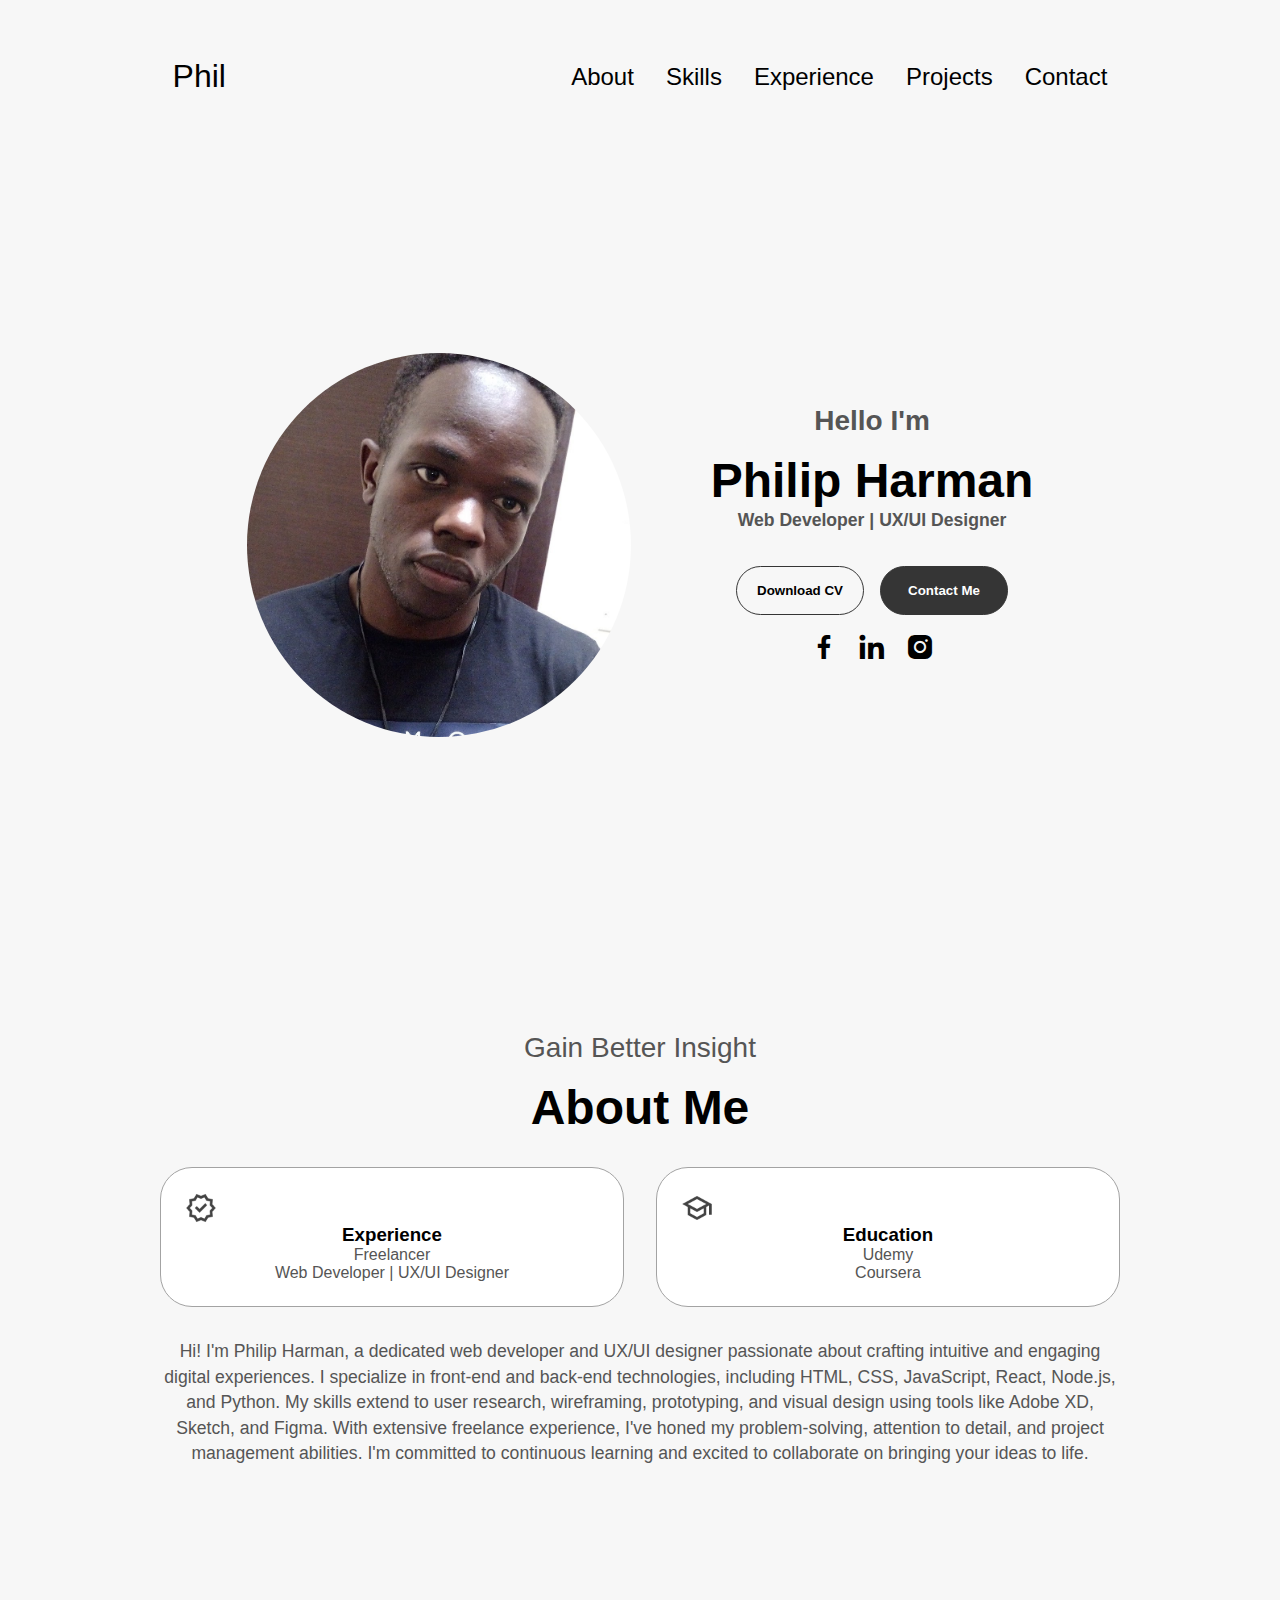
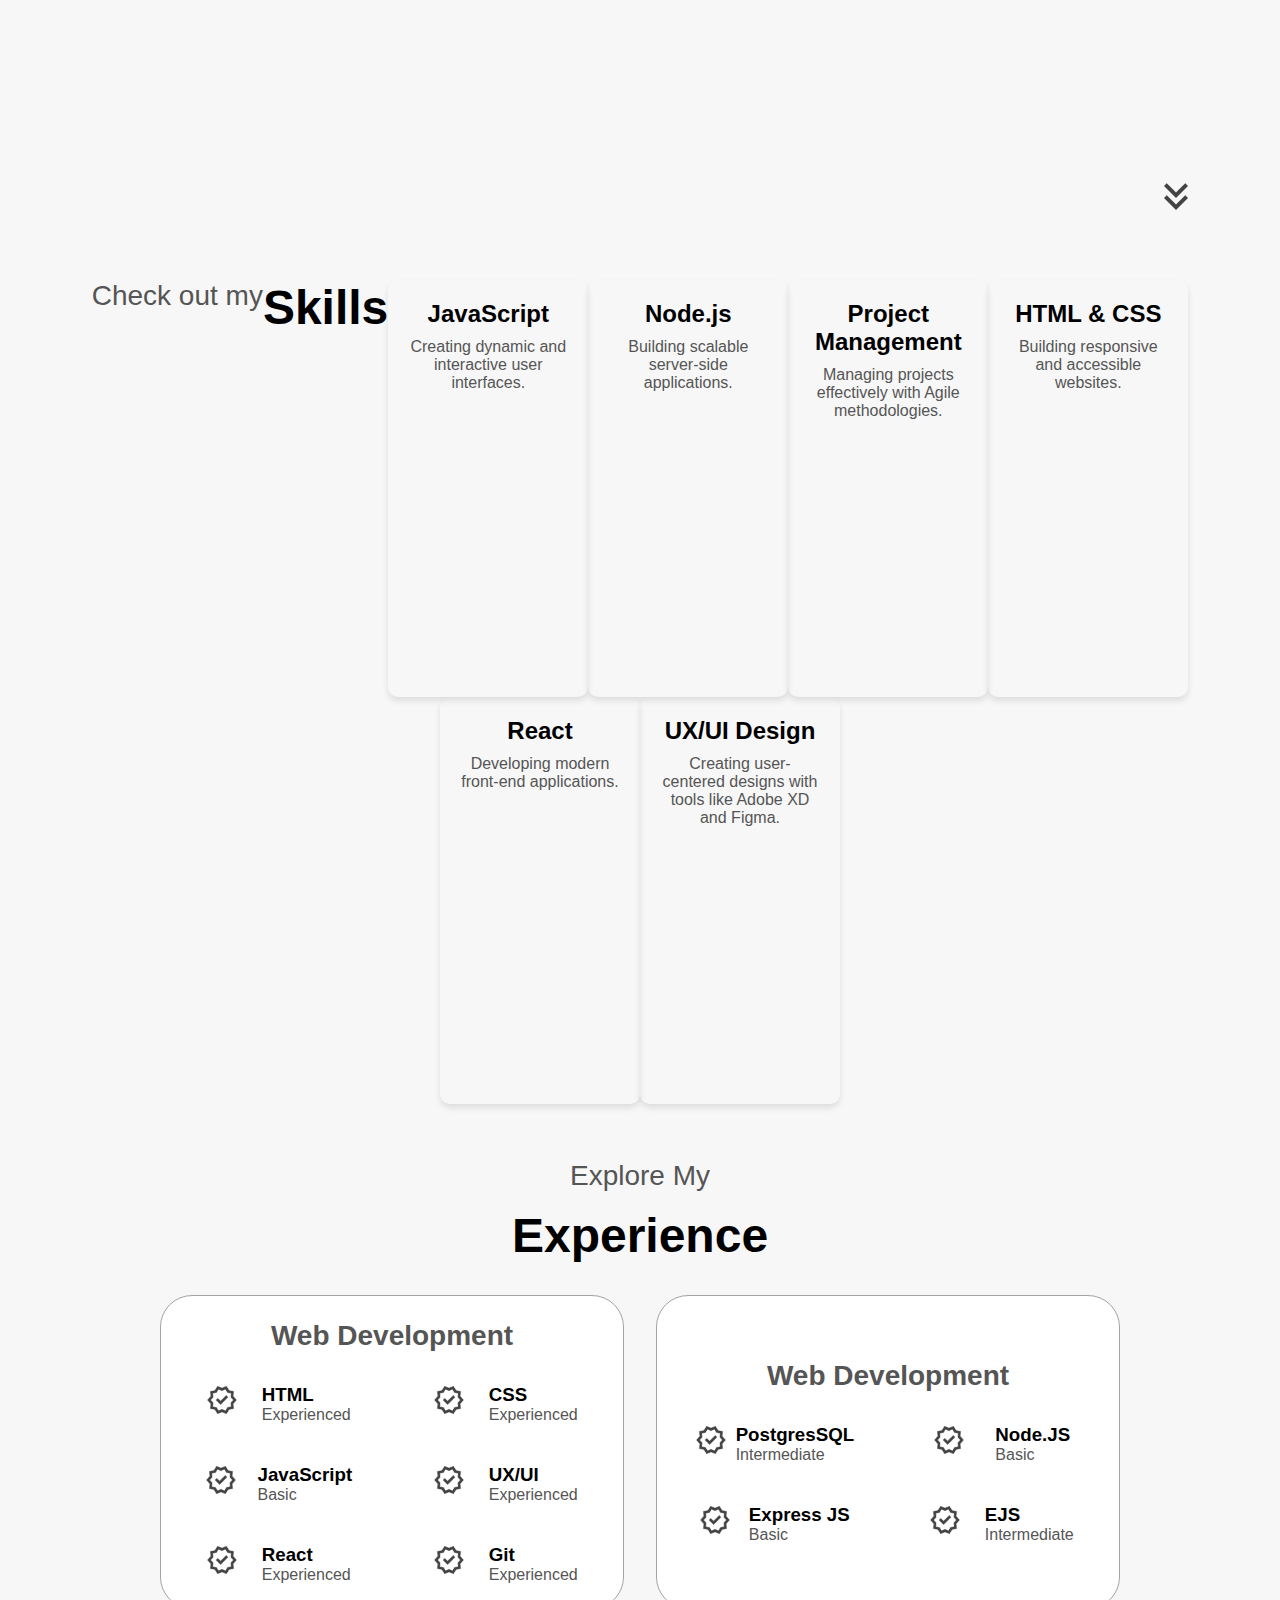
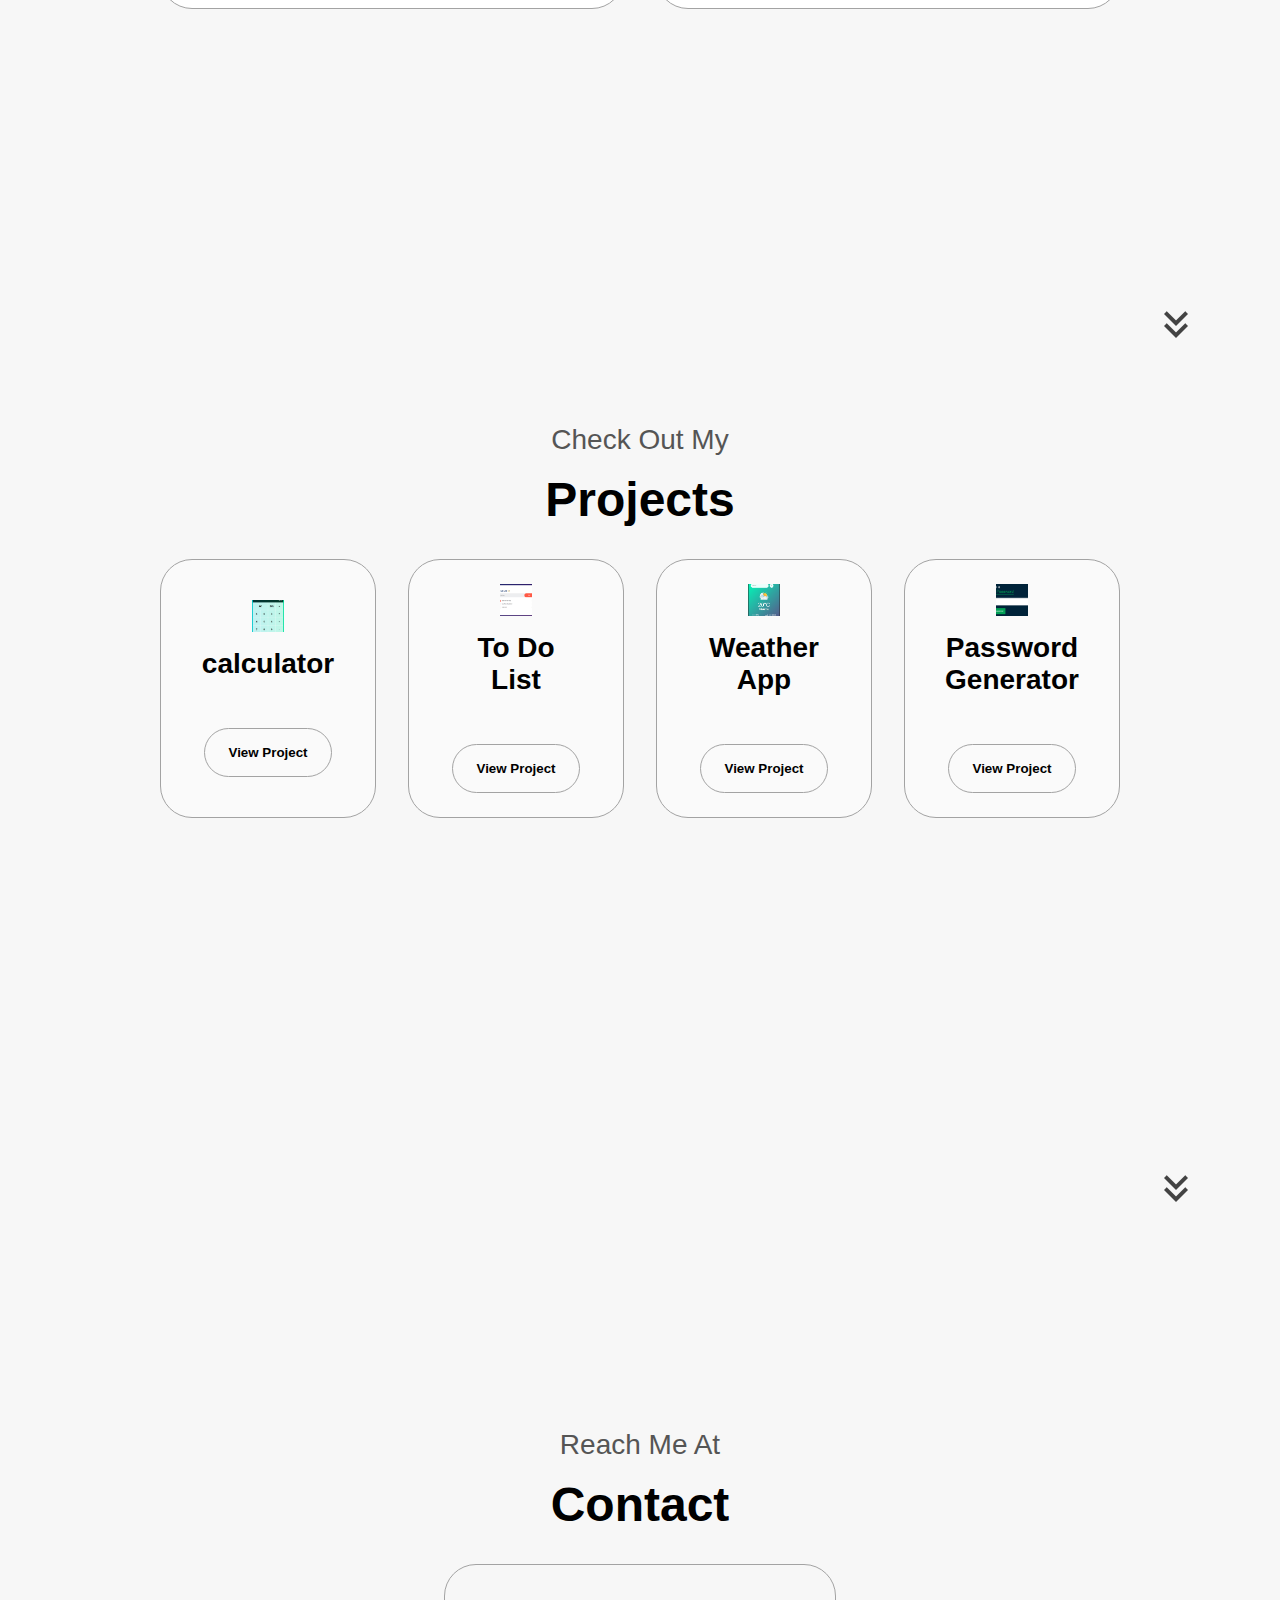
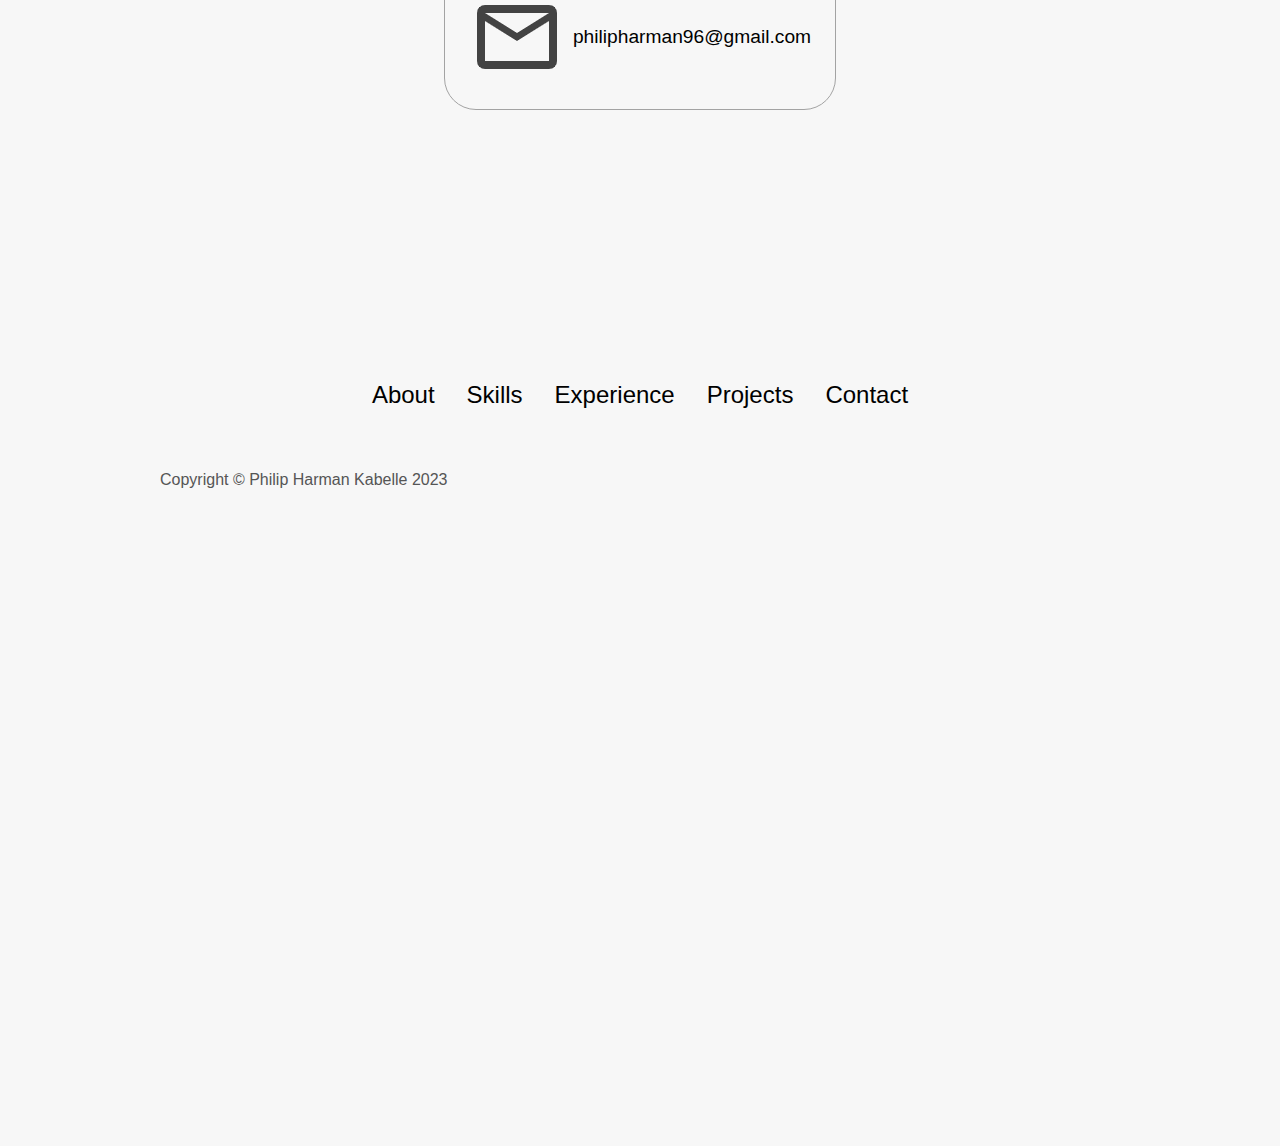
==== index.html @ 074a3a44 "My portfolio" ====
<!DOCTYPE html>
<html lang="en">
<head>
    <meta charset="UTF-8">
    <meta name="viewport" content="width=device-width, initial-scale=1.0">
    <title>Phil Portfolio</title>
    <link rel="stylesheet" href="style.css">
    <link rel="stylesheet" href="media qaery.css">
    <link href='https://unpkg.com/boxicons@2.1.4/css/boxicons.min.css' rel='stylesheet'>
</head>
<body>
    <nav id="desktop-nav">
        <div class="logo">Phil</div>
        <div>
            <ul class="nav-links">
                <li><a href="#about">About</a></li>
                <li><a href="#skills">Skills</a></li>
                <li><a href="#experience">Experience</a></li>
                <li><a href="#projects">Projects</a></li>
                <li><a href="#contact">Contact</a></li>
            </ul>
        </div>
    </nav>

    <nav id="mobile-nav">
        <div class="logo">Phil</div>
        <div class="hamburger-menu">
            <div class="mobile-nav-icon" onclick="toggleMenu()">
             <span></span>   
             <span></span>   
             <span></span>   
            </div>
        </div>
        <div class="mobile-menu">
                <li><a href="#about" onclick="toggleMenu()">About</a></li>
                <li><a href="#skills" onclick="toggleMenu()">Skills</a></li>
                <li><a href="#experience" onclick="toggleMenu()">Experience</a></li>
                <li><a href="#projects" onclick="toggleMenu()">Projects</a></li>
                <li><a href="#contact" onclick="toggleMenu()">Contact</a></li>
        </div>
    </nav>

    <section id="profile">
        <div class="pic_container">
            <img src="./Assets/IMAG0130 (2).jpg" alt="about me pic">
        </div>
        <div class="text_profile">
            <p class="p1">Hello I'm</p>
            <h1 class="tittle">Philip Harman</h1>
            <p class="p2">Web Developer | UX/UI Designer</p>
            <div class="btn-container">
                <button class="btn-btn-color-2" onclick="window.open('./Assets/web development cv.pdf')">Download CV</button>
                <button class="btn-btn-color-1" onclick="location.href='./#contact'">Contact Me</button>
            </div>
            <div id="socials-container">
                <a href="https://www.facebook.com/philip.kabelle/" class="facebook"><i class='bx bxl-facebook'></i></a>
                <a href="https://www.linkedin.com/in/philip-harman-b55466243" class="linkedin"><i class='bx bxl-linkedin' ></i></a>
                <a href="https://www.instagram.com/k_phil96?igsh=OGU0MmVlOWVjOQ==" class="instagram"><i class='bx bxl-instagram-alt' ></i></a>
            </div>
            
        </div>
    </section>

    <section id="about">
        <p class="p1">Gain Better Insight</p>
        <h1 class="tittle">About Me</h1>
        <div class="section-container">
            <div class="about-details-container">
                <div class="about-container">
                    <div class="details-container">
                        <img src="./Assets/verified_24dp_434343_FILL0_wght400_GRAD0_opsz24.png" alt="exp-icon" class="icon">
                        <h3>Experience</h3>
                        <p>Freelancer <br>Web Developer | UX/UI Designer</p>
                    </div>
                        <div class="details-container">
                            <img src="./Assets/school_24dp_434343_FILL0_wght400_GRAD0_opsz24.png" alt="exp-icon" class="icon">
                        <h3>Education</h3>
                        <p>Udemy <br>Coursera</p>
                        </div>
                </div>
                <div class="text-container">
                    <p class="p2">Hi! I'm Philip Harman, a dedicated web developer and UX/UI designer passionate about crafting intuitive and engaging digital experiences. I specialize in front-end and back-end technologies, including HTML, CSS, JavaScript, React, Node.js, and Python. My skills extend to user research, wireframing, prototyping, and visual design using tools like Adobe XD, Sketch, and Figma. With extensive freelance experience, I've honed my problem-solving, attention to detail, and project management abilities. I'm committed to continuous learning and excited to collaborate on bringing your ideas to life.
                        </p>
                </div>
            </div>
        </div>
        <img src="./Assets/keyboard_double_arrow_down_24dp_434343_FILL0_wght400_GRAD0_opsz24.png" alt="scroll down" class="icon-arrow"
        onclick="location.href='./#skills'">
    </section>
    <section id="skills">
            <p class="p1">Check out my</p>
            <h1 class="tittle">Skills</h1>
        
        <div class="skill">
            <h3>HTML & CSS</h3>
            <p>Building responsive and accessible websites.</p>
          </div>
          <div class="skill">
            <h3>JavaScript</h3>
            <p>Creating dynamic and interactive user interfaces.</p>
          </div>
          <div class="skill">
            <h3>React</h3>
            <p>Developing modern front-end applications.</p>
          </div>
          <div class="skill">
            <h3>Node.js</h3>
            <p>Building scalable server-side applications.</p>
          </div>
          <div class="skill">
            <h3>UX/UI Design</h3>
            <p>Creating user-centered designs with tools like Adobe XD and Figma.</p>
          </div>
          <div class="skill">
            <h3>Project Management</h3>
            <p>Managing projects effectively with Agile methodologies.</p>
          </div>
          <img src="./Assets/keyboard_double_arrow_down_24dp_434343_FILL0_wght400_GRAD0_opsz24.png" alt="scroll down" class="icon-arrow"
          onclick="location.href='./#experience'">

    </section>
    <section id="experience">
        <p class="p1">Explore My</p>
        <h1 class="tittle">Experience</h1>
        <div class="experience-details-container">
            <div class="about-containers">
            <div class="about-container">
                <div class="details-container">
                    <h2 class="experience-subtittles">Web Development</h2>
                    <div class="article-container">
                        <article>
                            <img src="./Assets/new_releases_24dp_434343_FILL0_wght400_GRAD0_opsz24.png" alt="verified tick" class="icon">
                            <div>
                                <h3>HTML</h3>
                                <p>Experienced</p>
                            </div>
                        </article>
                        <article>
                            <img src="./Assets/new_releases_24dp_434343_FILL0_wght400_GRAD0_opsz24.png" alt="verified tick" class="icon">
                            <div>
                                <h3>CSS</h3>
                                <p>Experienced</p>
                            </div>
                        </article>
                        <article>
                            <img src="./Assets/new_releases_24dp_434343_FILL0_wght400_GRAD0_opsz24.png" alt="verified tick" class="icon">
                            <div>
                                <h3>JavaScript</h3>
                                <p>Basic</p>
                            </div>
                        </article>
                        <article>
                            <img src="./Assets/new_releases_24dp_434343_FILL0_wght400_GRAD0_opsz24.png" alt="verified tick" class="icon">
                            <div>
                                <h3>UX/UI</h3>
                                <p>Experienced</p>
                            </div>
                        </article>
                        <article>
                            <img src="./Assets/new_releases_24dp_434343_FILL0_wght400_GRAD0_opsz24.png" alt="verified tick" class="icon">
                            <div>
                                <h3>React</h3>
                                <p>Experienced</p>
                            </div>
                        </article>
                        <article>
                            <img src="./Assets/new_releases_24dp_434343_FILL0_wght400_GRAD0_opsz24.png" alt="verified tick" class="icon">
                            <div>
                                <h3>Git</h3>
                                <p>Experienced</p>
                            </div>
                        </article>
                    </div>
                </div>
                <div class="details-container">
                    <h2 class="experience-subtittles">Web Development</h2>
                    <div class="article-container">
                        <article>
                            <img src="./Assets/new_releases_24dp_434343_FILL0_wght400_GRAD0_opsz24.png" alt="verified tick" class="icon">
                            <div>
                                <h3>PostgresSQL</h3>
                                <p>Intermediate</p>
                            </div>
                        </article>
                        <article>
                            <img src="./Assets/new_releases_24dp_434343_FILL0_wght400_GRAD0_opsz24.png" alt="verified tick" class="icon">
                            <div>
                                <h3>Node.JS</h3>
                                <p>Basic</p>
                            </div>
                        </article>
                        <article>
                            <img src="./Assets/new_releases_24dp_434343_FILL0_wght400_GRAD0_opsz24.png" alt="verified tick" class="icon">
                            <div>
                                <h3>Express JS</h3>
                                <p>Basic</p>
                            </div>
                        </article>
                        <article>
                            <img src="./Assets/new_releases_24dp_434343_FILL0_wght400_GRAD0_opsz24.png" alt="verified tick" class="icon">
                            <div>
                                <h3>EJS</h3>
                                <p>Intermediate</p>
                            </div>
                        </article>
                       
                    </div>
                </div>
            </div>
        </div>
        <img src="./Assets/keyboard_double_arrow_down_24dp_434343_FILL0_wght400_GRAD0_opsz24.png" alt="scroll down" class="icon-arrow"
        onclick="location.href='./#projects'">
    </section>

    <section id="projects">
        <p class="p1">Check Out My</p>
        <h1 class="tittle">Projects</h1>
        <div class="experience-details-container">
            <div class="about-container">
            <div class="details-container color-container">
                <div class="article-container">
                    <img src="./Assets/calculator.png" alt="calculator" class="project-img">
                </div>
                <h2 class="experience-subtittles project-tittle">calculator</h2>
                <div class="btn-container">
                    <button class="btn-btn-color-2 project-btn" onclick="location.href='https://harmanite.github.io/Calculator/'">View Project</button>
                </div>
            </div>
            <div class="details-container color-container">
                <div class="article-container">
                    <img src="./Assets/to do list.png" alt="to do list" class="project-img">
                </div>
                <h2 class="experience-subtittles project-tittle">To Do List</h2>
                <div class="btn-container">
                    <button class="btn-btn-color-2 project-btn" onclick="location.href='https://harmanite.github.io/To-do-list1/'">View Project</button>
                </div>
            </div>
            <div class="details-container color-container">
                <div class="article-container">
                    <img src="./Assets/weather app.png" alt="calculator" class="project-img">
                </div>
                <h2 class="experience-subtittles project-tittle">Weather App</h2>
                <div class="btn-container">
                    <button class="btn-btn-color-2 project-btn" onclick="location.href='https://harmanite.github.io/Weather-App/'">View Project</button>
                </div>
            </div>
            <div class="details-container color-container">
                <div class="article-container">
                    <img src="./Assets/random password generator.png" alt="password genereator" class="project-img">
                </div>
                <h2 class="experience-subtittles project-tittle">Password Generator</h2>
                <div class="btn-container">
                    <button class="btn-btn-color-2 project-btn" onclick="location.href='https://harmanite.github.io/Password-generetor/'">View Project</button>
                </div>
            </div>
        </div>
    </div>
        </div>
        <img src="./Assets/keyboard_double_arrow_down_24dp_434343_FILL0_wght400_GRAD0_opsz24.png" alt="scroll down" class="icon-arrow"
        onclick="location.href='./#contact'">
    </section>

    <section id="contact">
        <p class="p1">Reach Me At</p>
        <h1 class="tittle">Contact</h1>
        <div class="contact-info-upper-container">
            <div class="contact-info-container">
                <img src="./Assets/mail_24dp_434343_FILL0_wght400_GRAD0_opsz24.png" alt="email icon" class="icon contact-icon">
                <p cla><a href="mailto:philipharman96@gmail.com">philipharman96@gmail.com</a></p>
            </div>
        </div>

    </section>

    <section id="footer">
        <nav class="nav-links-container">
            <ul class="nav-links">
                <li><a href="#about">About</a></li>
                <li><a href="#skills">Skills</a></li>
                <li><a href="#experience">Experience</a></li>
                <li><a href="#projects">Projects</a></li>
                <li><a href="#contact">Contact</a></li>
            </ul>
        </nav>
        <p>Copyright &#169; Philip Harman Kabelle 2023</p>
    </section>


    <script src="script.js"></script>
</body>
</html>
---- style.css ----
/* general styling */
*{
    margin: 0;
    padding: 0;
    box-sizing: border-box;
    font-family: 'Poppins', sans-serif;
}

body{
    background: #f7f7f7;
}

html{
    scroll-behavior: smooth;
}

p{
    color: rgb(85, 85, 85);
}

/* Transitions */
a, .btn{
    transition: all 300ms ease;
}

/* Desktop Nav */

nav, .nav-links{
    display: flex;
    list-style: none;
}

nav{
    justify-content: space-around;
    align-items: center;
    height: 17vh;
}

.nav-links{
    gap: 2rem;
    list-style: none;
    font-size: 1.5rem;
}

a{
    color: black;
    text-decoration: none;
    text-decoration-color: white;
}

a:hover{
    color: grey;
    text-decoration: underline;
    text-underline-offset: 1rem;
    text-decoration-color: rgb(181, 181, 181);
}

.logo{
    font-size: 2rem;
}

.logo:hover{
    cursor: default;
}

/* mobile menu */

#mobile-nav{
    display: none;
}

.hamburger-menu{
    position: relative;
    display: inline-block;
}

.mobile-nav-icon{
    display: flex;
    flex-direction: column;
    justify-content: space-between;
    height: 24px;
    width: 30px;
    cursor: pointer;
}

.mobile-nav-icon span{
    width: 100%;
    height: 2px;
    background-color: black;
    transition: all 0.3 ease-in-out;
}

.mobile-menu{
    position: absolute;
    top: 15%;
    right: 100px;
    background-color: white;
    width: fit-content;
    max-height: 0;
    overflow: hidden;
    transition: all 0.3 ease-in-out;
}

.mobile-menu a{
    display: block;
    padding: 10px;
    text-align: center;
    font-size: 1.5rem;
    color: black;
    text-decoration: none;
    transition: all 0.3 ease-in-out;
}

.mobile-menu li{
    list-style: none;
}

.mobile-menu.open{
    max-height: 300px;
}

.mobile-nav-icon.open span:first-child{
    transform: rotate(45deg) translate(10px, 5px);
}
.mobile-nav-icon.open span:nth-child(2){
    opacity: 0;
}
.mobile-nav-icon.open span:last-child{
    transform: rotate(-45deg) translate(10px, -5px);
}

.mobile-nav-icon span:first-child{
    transform: none;
}
.mobile-nav-icon span:first-child{
    opacity: 1;
}
.mobile-nav-icon span:first-child{
    transform: none;
}

/* sections */
section{
    padding-top: 4vh;
    height: 96vh;
    margin: 0 10rem;
    box-sizing: border-box;
    min-height: fit-content;
}

.section-container{
    display: flex;
}

/* profile pic */
#profile{
    display: flex;
    justify-content: center;
    gap: 5rem;
    height: 80vh;
}

.pic_container{
    display: flex;
    justify-content: center;
    align-items: center;
    width: 30vw;
    height: 30vw;
    margin: auto 0;
    border-radius: 50%;
    overflow: hidden;
}

.pic_container img{
    width: 100%;
    height: 100%;
    object-fit: cover;
}

.text_profile{
    align-self: center;
    text-align: center;
}

.text_profile p{
    font-weight: 600;
}

.text_profile, .p1{
    text-align: center;
    
}

.text_profile, .p1{
    font-size: 1.75rem;
    margin-bottom: 1rem;
}

.tittle{
    font-size: 3rem;
    text-align: center;
}

#socials-container{
    display: flex;
    justify-content: center;
    margin-top: 1rem;
    gap: 1rem;
}

i{
    cursor: pointer;
    font-size: 2rem;

}

/* buttons */

.btn-container{
    display: flex;
    justify-content: center;
    gap: 1rem;
    margin-top: 2rem;
}

.btn{
    font-weight: 600;
    transition: all 300ms ease;
    padding: 1rem;
    width: 8rem;
    border-radius: 2rem;
}

.btn-btn-color-1, .btn-btn-color-2{
    border: rgb(53, 53, 53) 0.1rem solid;
    font-weight: 600;
    transition: all 300ms ease;
    padding: 1rem;
    width: 8rem;
    border-radius: 2rem;
}

.btn-btn-color-1:hover, 
.btn-btn-color-2:hover{
    cursor: pointer;
}

.btn-btn-color-1, 
.btn-btn-color-2:hover{
    background: rgb(53, 53, 53);
    color: white;
}

.btn-btn-color-1:hover{
    background: rgb(0, 0, 0);
}

.btn-btn-color-2{
    background: none;
}

.btn-btn-color-2:hover{
    border: rgb(255, 255, 255) 0.1rem solid;
}

.btn-container{
    gap: 1rem;
}

/* About Me Section */

#about{
    position: relative;
}

.about-container{
    gap: 2rem;
    margin-bottom: 2rem;
    margin-top: 2rem;
}

.details-container{
    justify-content: center;
    flex-direction: column;
}

.about-container, .details-container{
    display: flex;

}

.about-pic{
    display: block;
    border-radius: 0;
    width: 100%;
    height: 100%;
    margin-bottom: 20px;
}

.icon-arrow{
    position: absolute;
    right: -5rem;
    bottom: 2.5rem;
    width: 3rem;
    cursor: pointer;
}

.details-container{
    padding: 1.5rem;
    flex: 1;
    background: white;
    border-radius: 2rem;
    border: rgb(53, 53, 53) 0.1rem solid;
    border-color: rgb(163, 163, 163);
    text-align: center;
}

.section-container{
    gap: 4rem;
    height: 80%;
}

.pic_container img{
    border-radius: 0%;
}

.details-container img{
    width: 2rem;
    height: 2rem;
    object-fit: cover;
}

.p2{
    font-size: 1.1rem;
    line-height: 1.6rem;
    margin-bottom: 20px;
    text-align: center;
    margin-bottom: 2rem;
}

/* skills section */

#skills{
    position: relative;
    display: flex;  
    flex-wrap: wrap;
    flex-direction: row;
    justify-content: center;
    max-width: 1200px;
    margin: 0 auto;
    padding: 20px;
  }


  
.skill {
    width: 10%;
    gap: 1rem;
    background-color: var(--primary-color);
    color: var(--background-color);
    padding: 20px;
    border-radius: 10px;
    text-align: center;
    flex: 1 1 200px;
    max-width: 200px;
    box-shadow: 0 4px 6px rgba(0, 0, 0, 0.1);
    transition: transform 0.3s ease, box-shadow 0.3s ease;
  }

  .skill:nth-child(odd){
    order: 1;
  }
  
.skill:hover {
    transform: translateY(-5px);
    box-shadow: 0 8px 12px rgba(0, 0, 0, 0.2);
  }
  
.skill h3 {
    margin-top: 0;
    margin-bottom: 10px;
    font-size: 1.5em;
  }
  
.skill p {
    margin: 0;
    font-size: 1em;
  }


  /* Experience section */

#experience{
    position: relative;
}

.experience-subtittles{
    color: rgb(85, 85, 85);
    font-weight: 600;
    font-size: 1.75rem;
    margin-bottom: 2rem;
}

.experience-details-container{
    display: flex;
    justify-content: center;
    flex-direction: column;
}

.article-container{
    display: flex;
    text-align: initial;
    flex-wrap: wrap;
    flex-direction: row;
    gap: 2.5rem;
    justify-content: space-around;
}

article{
    display: flex;
    width: 10rem;
    justify-content: space-around;
    gap: 0.5rem;
}

article, .icon{
    cursor: default;

}

/* Projects section */


#projects{
    position: relative;
}

.color-container{
    border-color: rgb(163, 163, 163);
    background: rgb(250, 250, 250);
}

.project-img{
    width: 900px;
    height: auto;
    object-fit: cover;
}

.project-tittle{
    margin: 1rem;
    color: black;
}

.project-btn{
    color: black;
    border-color: rgb(163, 163, 163);
}

.project-btn:hover{
    background-color: rgb(163, 163, 163);
    color: white;
}


/* contact page */

#contact{
    display: flex;
    justify-content: center;
    flex-direction: column;
    height: 70vh;
}

.contact-info-upper-container{
    display: flex;
    justify-content: center;
    border-radius: 2rem;
    border: rgb(53, 53, 53) 0.1rem solid;
    border-color: rgb(163, 163, 163);
    margin: 2rem auto;
    padding: 0.5rem;
}

.contact-info-container{
    display: flex;
    align-items: center;
    justify-content: center;
    gap: 0.5rem;
    margin: 1rem;   
}

.contact-info-container p{
    font-size: larger;
}

.contact-icon{
    cursor: default;
}

/* footer */

footer{
    height: 26vh;
    margin: 0 1rem;
}

footer p{
    text-align: center;
}
---- media qaery.css ----
@media screen and (max-width: 1400px){
    #profile{
        height: 83vh;
        margin-bottom: 6rem;

    }

    .about-container{
        flex-wrap: wrap;

    }
}

@media screen and (max-width: 1200px){
    #desktop-nav{
        display: none;

    }

    #mobile-nav{
        display: flex;
    }

    #experience, .experience-details-container{
        margin-top: 2rem;
    }

    #profile, .pic_container{
        display: block;
    }

    .icon-arrow{
        display: none;
    }

    section, .section-container{
        height: fit-content;
    }

    section{
        margin: 0 5%;
    }

    .section-container{
        width: 275px;
        height: 275px;
        margin: 0 auto 2rem;
    }

    .about-container{
        margin-top: 0;
    }
}

@media screen and (max-width: 600px){
    #contact, footer{
        height: 40vh;
    }

    #profile{
        height: 83vh;
        margin-bottom: 0;
    }

    article{
        font-size: 1rem;
    }

    footer, nav{
        height: fit-content;
        margin-bottom: 2rem;
    }

    .about-container, .contact-info-upper-container, .btn-container{
        flex-wrap: wrap;
    }

    .contact-info-container{
        margin: 0;
    }

    .contact-info-container p, .nav-links li a{
        font-size: 1rem;
    }

    .experience-subtittles{
        font-size: 1.35rem;
    }

    .logo{
        font-size: 1.5rem;
    }    

    .nav-links{
        flex-direction: column;
        gap: 0.5rem;
        text-align: center;
    }

    .pic_container{
        width: auto;
        height: 46vw;
        justify-content: center;
    }

    .p2{
        font-size: 1.25rem;
    }

    .tittle{
        font-size: 2rem;
    }

    .text-container{
        text-align: justify;
    }
}
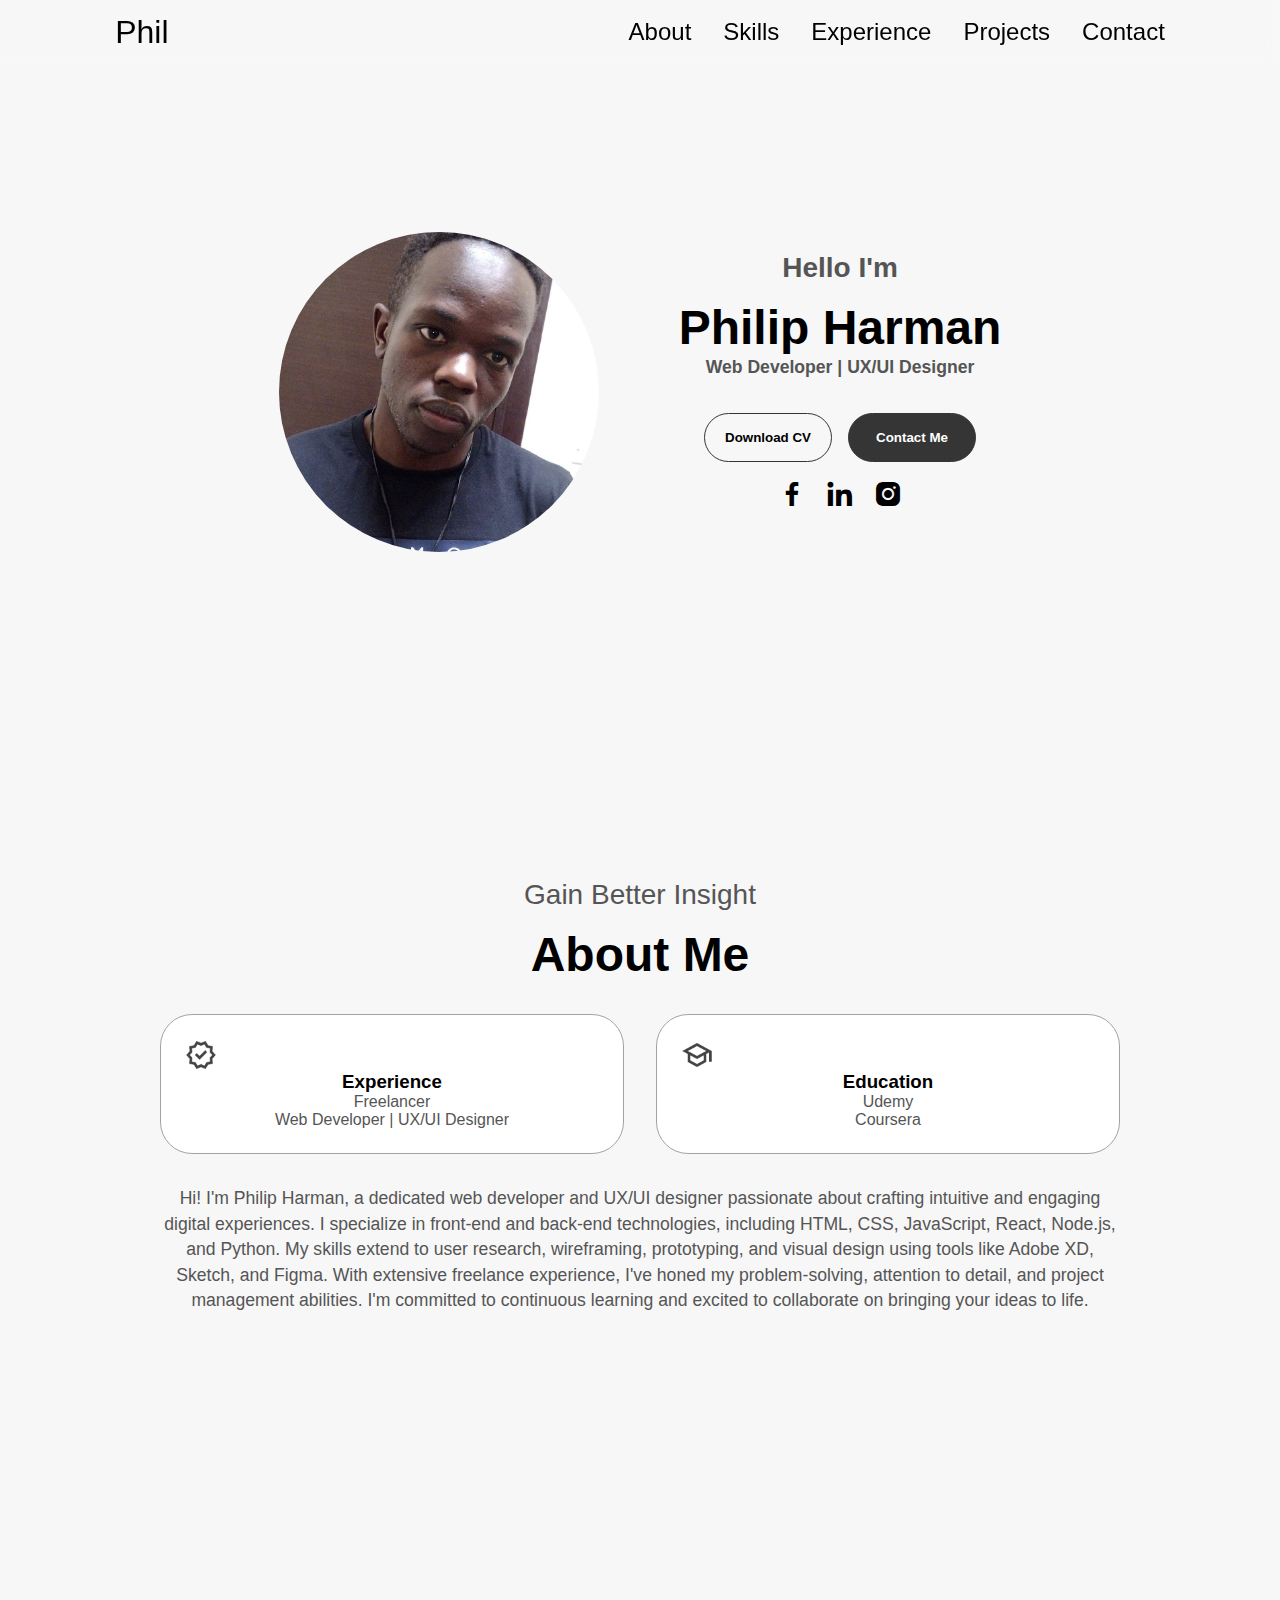
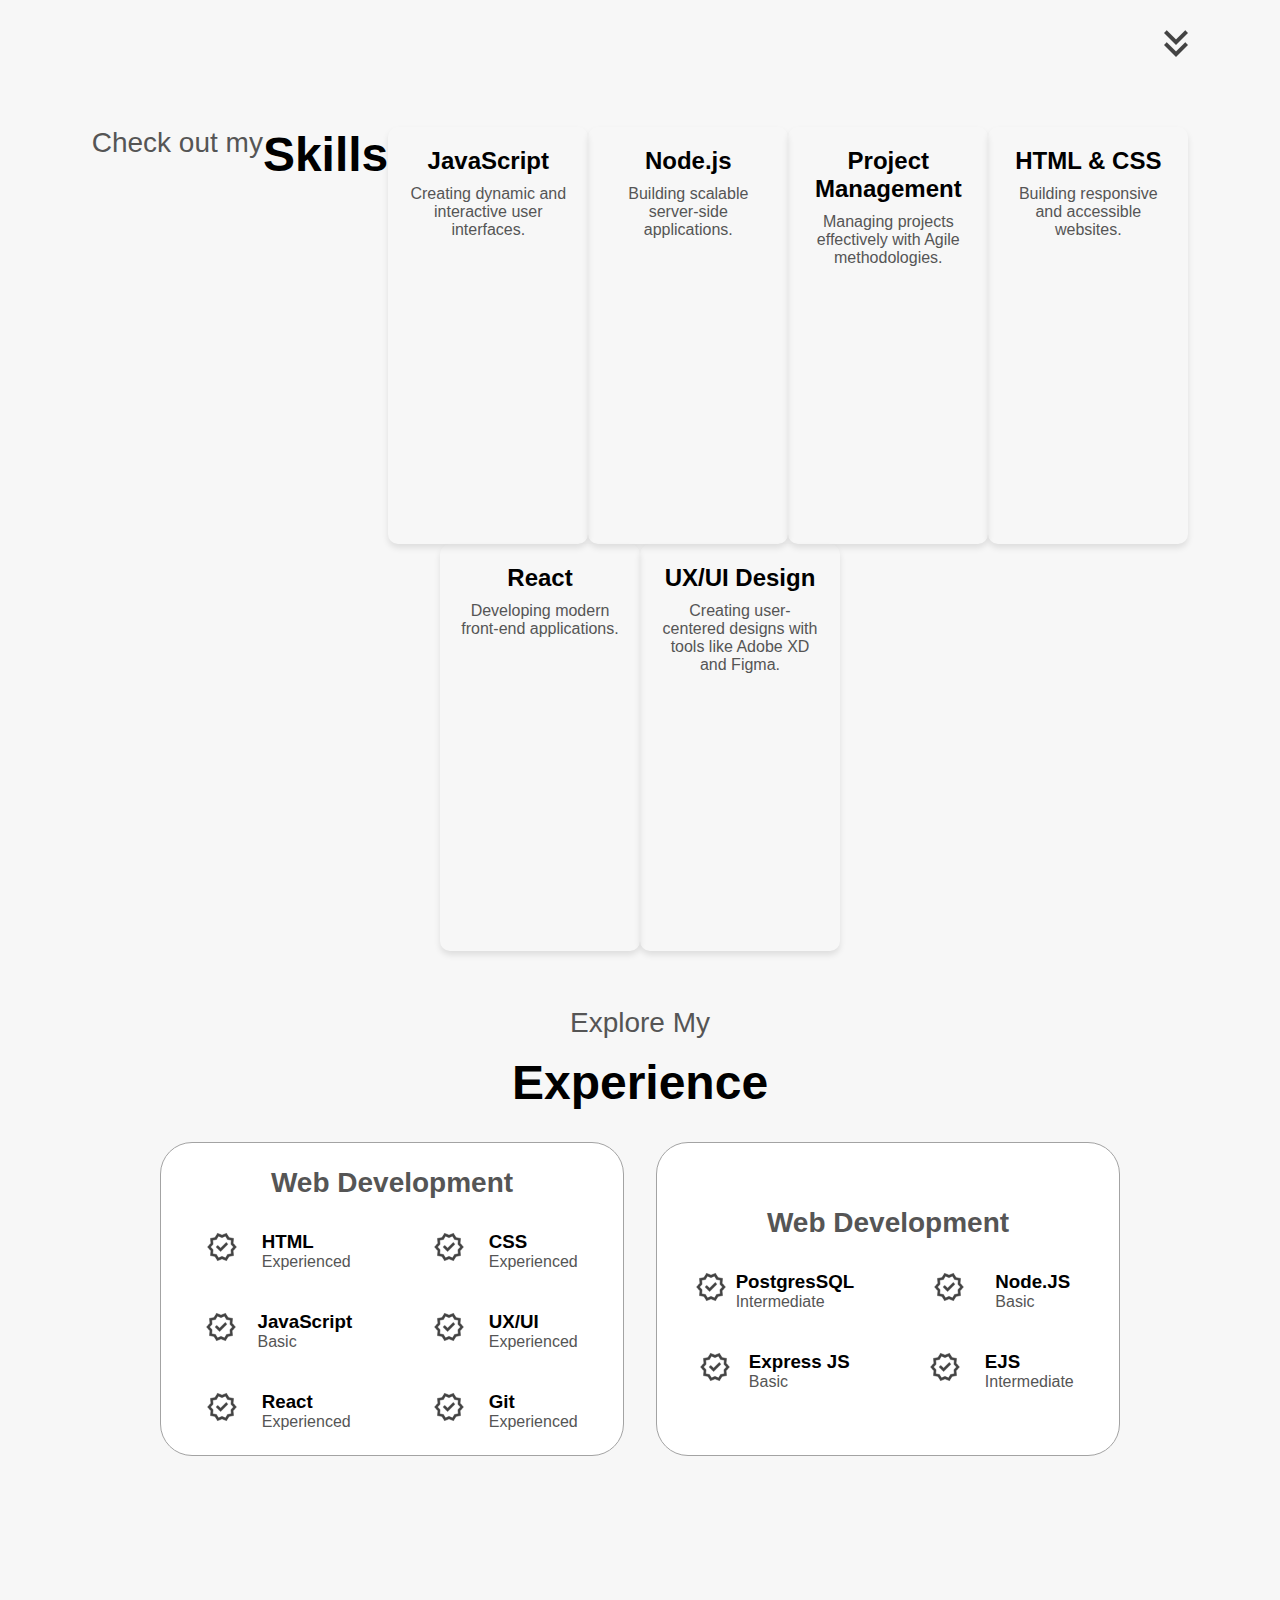
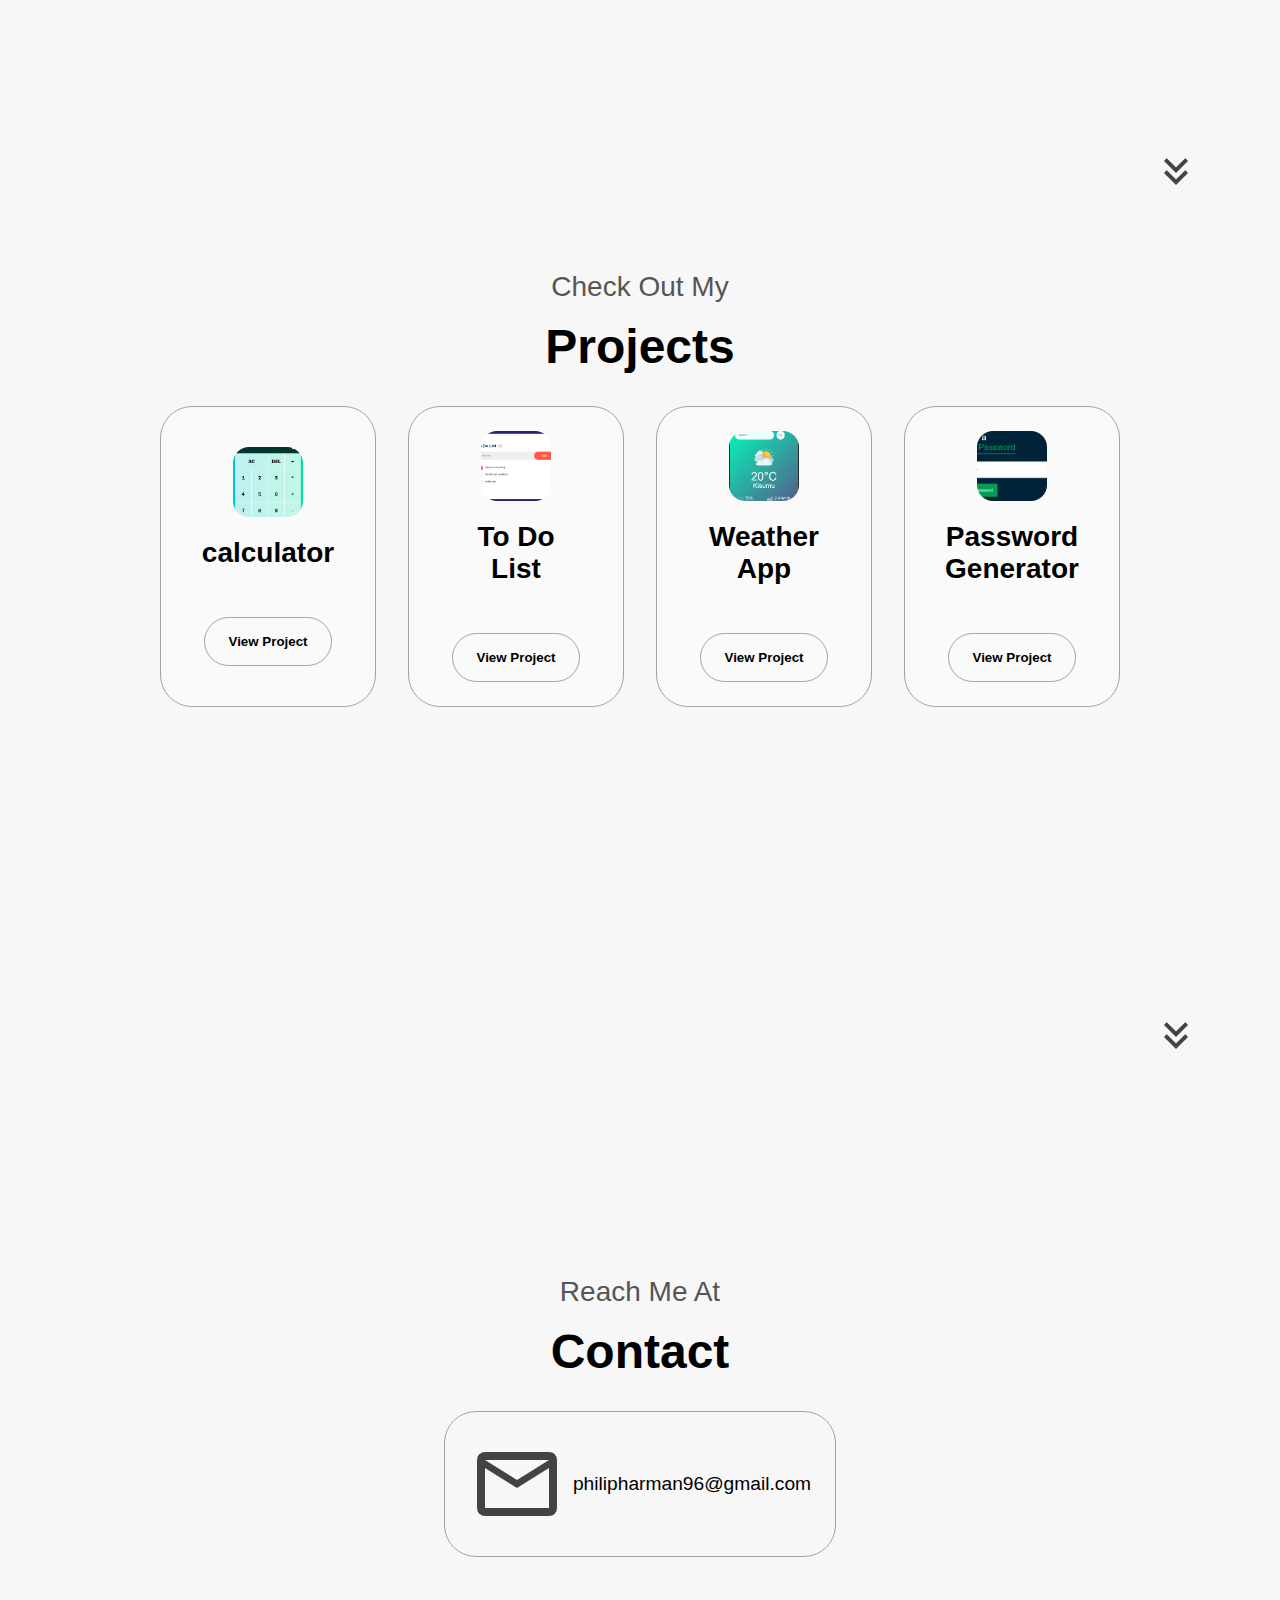
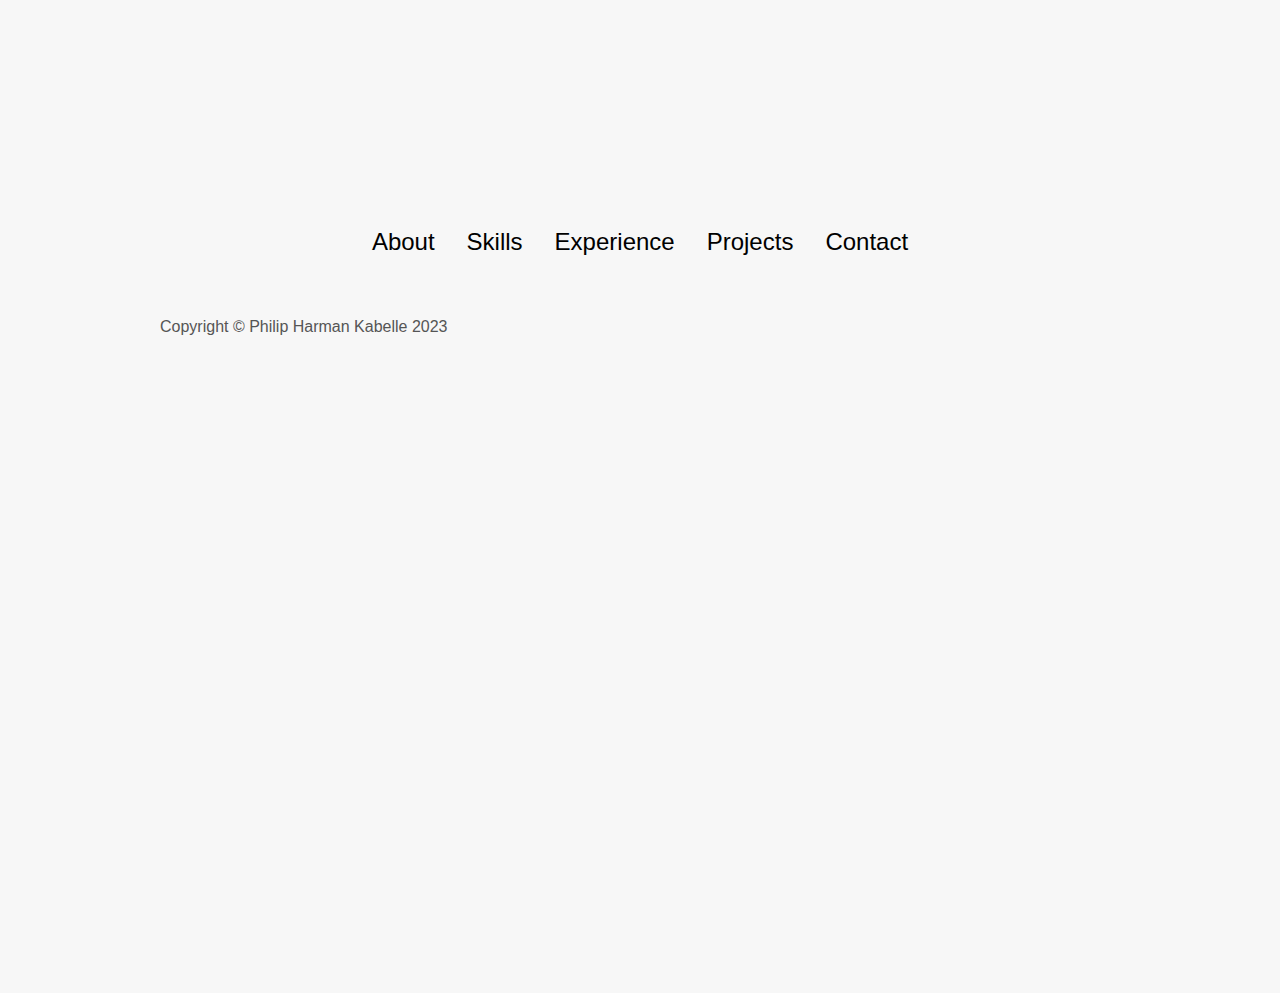
==== commit 413aa0f8: "adjustments" ====
--- a/index.html
+++ b/index.html
@@ -218,7 +218,7 @@
         <div class="experience-details-container">
             <div class="about-container">
             <div class="details-container color-container">
-                <div class="article-container">
+                <div class="article-container-1">
                     <img src="./Assets/calculator.png" alt="calculator" class="project-img">
                 </div>
                 <h2 class="experience-subtittles project-tittle">calculator</h2>
@@ -227,7 +227,7 @@
                 </div>
             </div>
             <div class="details-container color-container">
-                <div class="article-container">
+                <div class="article-container-1">
                     <img src="./Assets/to do list.png" alt="to do list" class="project-img">
                 </div>
                 <h2 class="experience-subtittles project-tittle">To Do List</h2>
@@ -236,7 +236,7 @@
                 </div>
             </div>
             <div class="details-container color-container">
-                <div class="article-container">
+                <div class="article-container-1">
                     <img src="./Assets/weather app.png" alt="calculator" class="project-img">
                 </div>
                 <h2 class="experience-subtittles project-tittle">Weather App</h2>
@@ -245,7 +245,7 @@
                 </div>
             </div>
             <div class="details-container color-container">
-                <div class="article-container">
+                <div class="article-container-1">
                     <img src="./Assets/random password generator.png" alt="password genereator" class="project-img">
                 </div>
                 <h2 class="experience-subtittles project-tittle">Password Generator</h2>
--- a/style.css
+++ b/style.css
@@ -8,10 +8,38 @@
 
 body{
     background: #f7f7f7;
+    /* --s: 105px; control the size */
+    /* --c1: #b2b2b2;
+    --c2: #ffffff;
+    --c3: #d9d9d9;
+        
+    --_g: var(--c3) 0 120deg,#0000 0;
+    background:
+          conic-gradient(from -60deg at 50% calc(100%/3),var(--_g)),
+          conic-gradient(from 120deg at 50% calc(200%/3),var(--_g)),
+          conic-gradient(from  60deg at calc(200%/3),var(--c3) 60deg,var(--c2) 0 120deg,#0000 0),
+          conic-gradient(from 180deg at calc(100%/3),var(--c1) 60deg,var(--_g)),
+          linear-gradient(90deg,var(--c1)   calc(100%/6),var(--c2) 0 50%,
+                                var(--c1) 0 calc(500%/6),var(--c2) 0);
+    background-size: calc(1.732*var(--s)) var(--s); */
 }
 
 html{
     scroll-behavior: smooth;
+    /* --s: 105px; control the size */
+    /* --c1: #b2b2b2;
+    --c2: #ffffff;
+    --c3: #d9d9d9;
+        
+    --_g: var(--c3) 0 120deg,#0000 0;
+    background:
+          conic-gradient(from -60deg at 50% calc(100%/3),var(--_g)),
+          conic-gradient(from 120deg at 50% calc(200%/3),var(--_g)),
+          conic-gradient(from  60deg at calc(200%/3),var(--c3) 60deg,var(--c2) 0 120deg,#0000 0),
+          conic-gradient(from 180deg at calc(100%/3),var(--c1) 60deg,var(--_g)),
+          linear-gradient(90deg,var(--c1)   calc(100%/6),var(--c2) 0 50%,
+                                var(--c1) 0 calc(500%/6),var(--c2) 0);
+    background-size: calc(1.732*var(--s)) var(--s); */
 }
 
 p{
@@ -24,6 +52,21 @@
 }
 
 /* Desktop Nav */
+
+#desktop-nav{
+    position: fixed;
+    top: 0;
+    left: 0;
+    width: 100%;
+    height: 5vh;
+    padding: 2rem 9%;
+    background: transparent;
+    backdrop-filter: blur(10px);
+    display: flex;
+    justify-content: space-between;
+    align-items: center;
+    z-index: 100;
+}
 
 nav, .nav-links{
     display: flex;
@@ -164,8 +207,8 @@
     display: flex;
     justify-content: center;
     align-items: center;
-    width: 30vw;
-    height: 30vw;
+    width: 25vw;
+    height: 25vw;
     margin: auto 0;
     border-radius: 50%;
     overflow: hidden;
@@ -440,10 +483,11 @@
     background: rgb(250, 250, 250);
 }
 
-.project-img{
-    width: 900px;
-    height: auto;
-    object-fit: cover;
+.article-container-1 .project-img{
+    width: 70px;
+    height: 70px;
+    /* object-fit: cover; */
+    border-radius: 1rem;
 }
 
 .project-tittle{
@@ -507,3 +551,4 @@
 footer p{
     text-align: center;
 }
+
